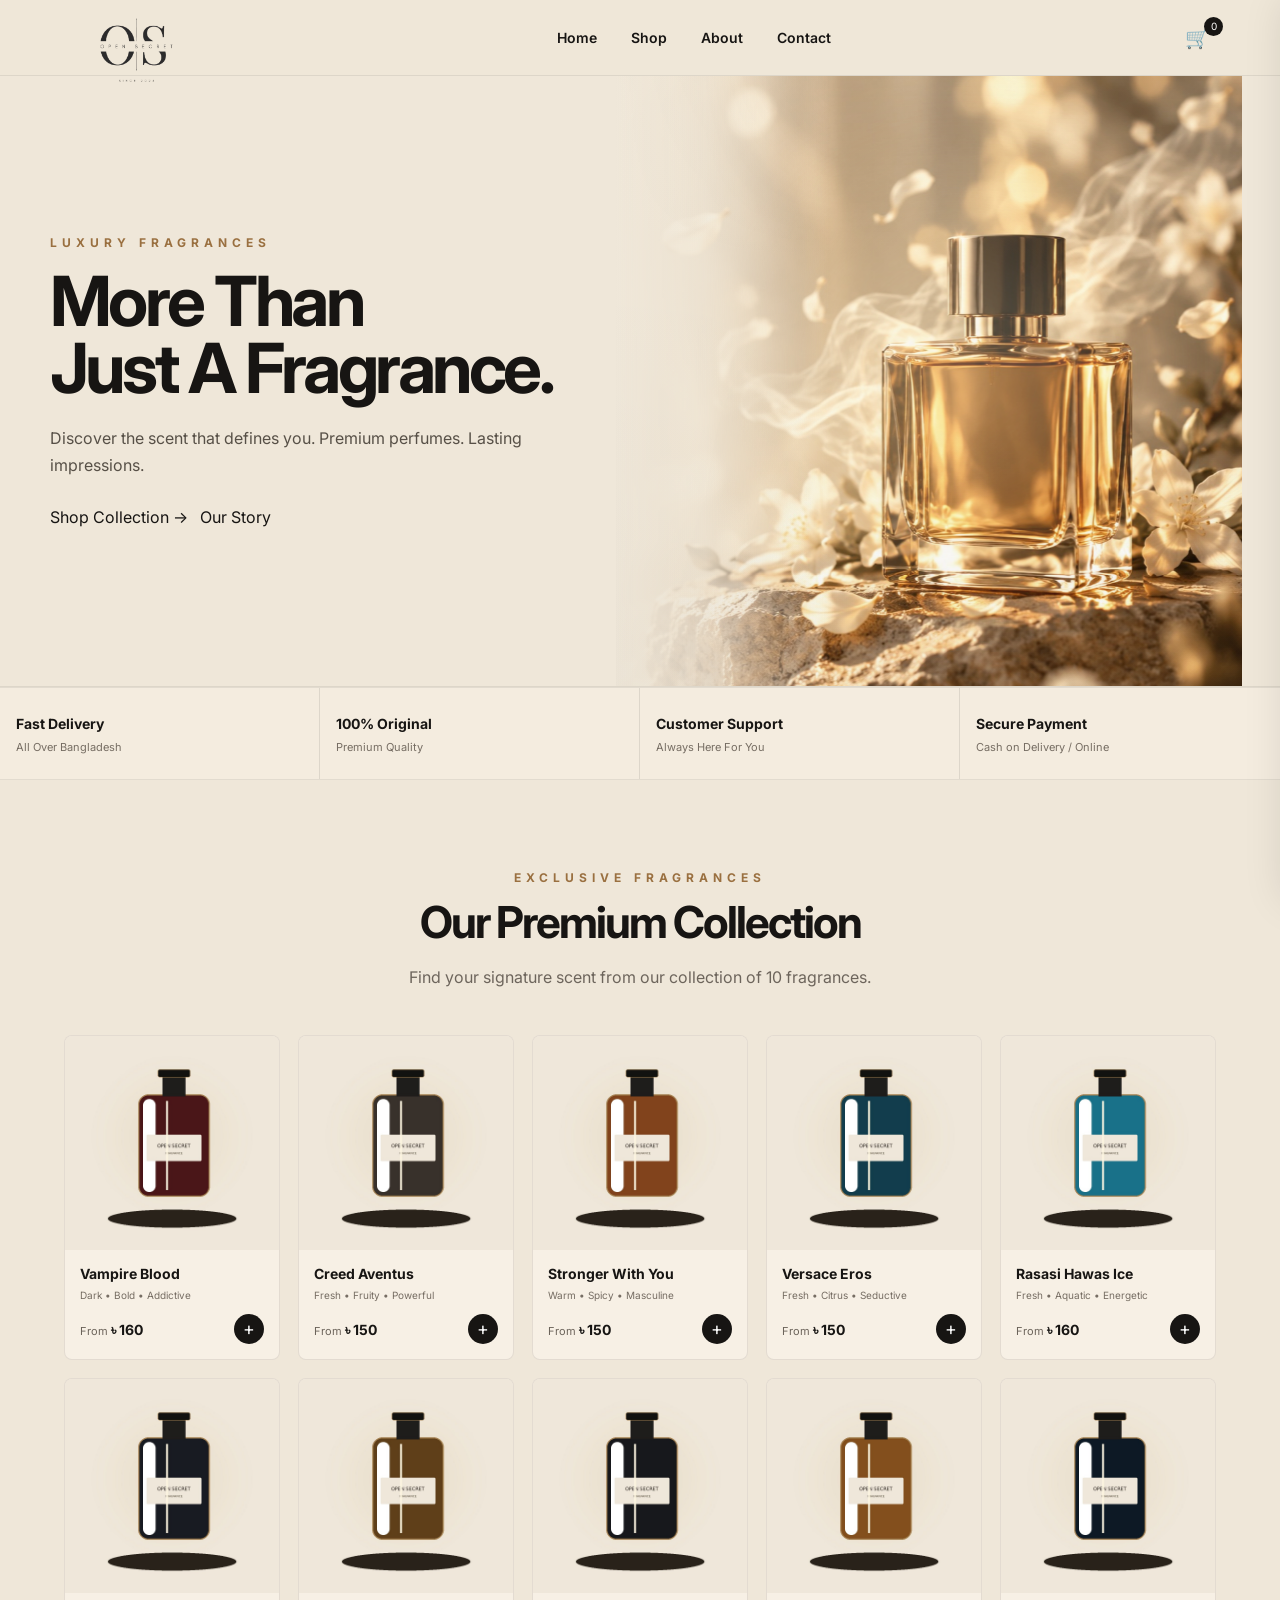
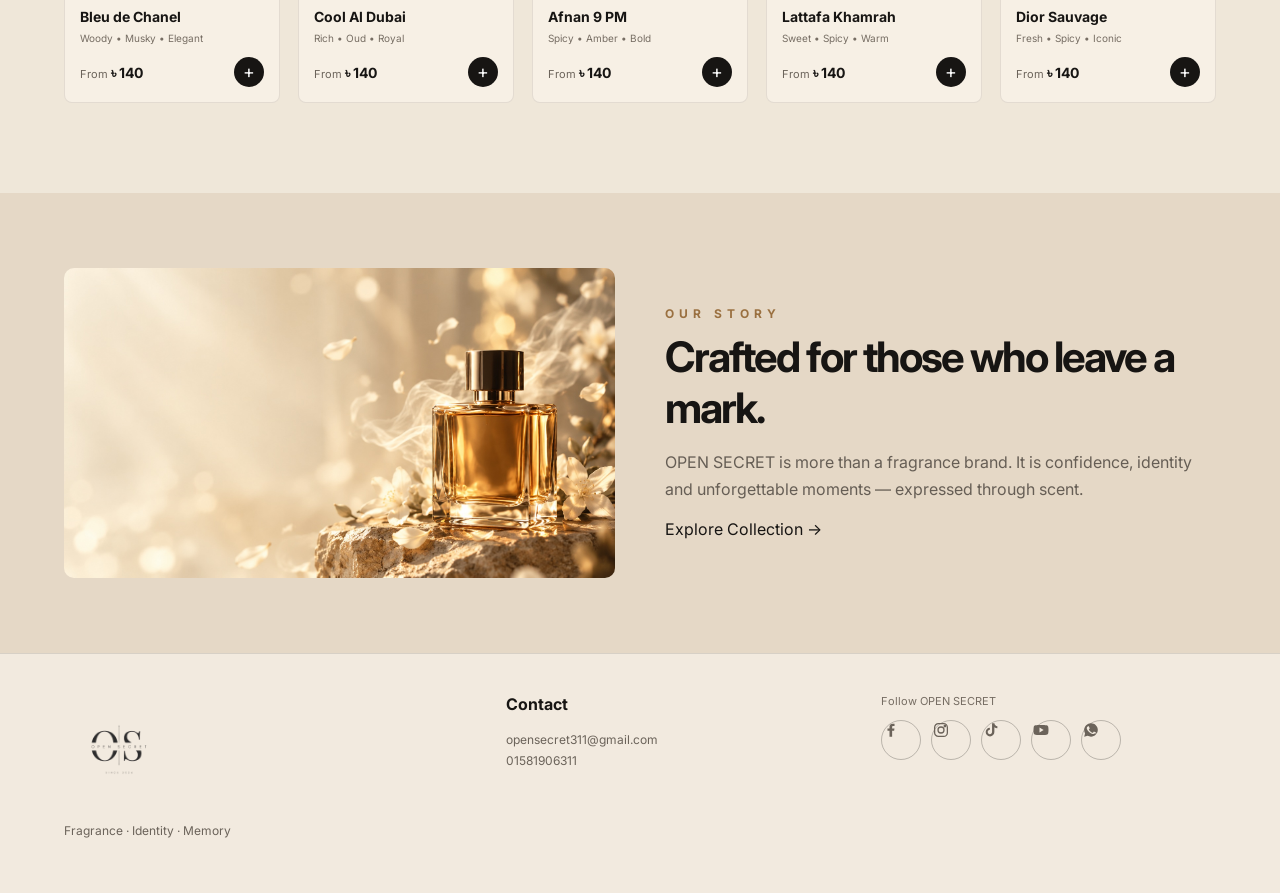
==== index.html @ 3b68e223 "Add files via upload" ====
<!doctype html><html lang="en"><head><meta charset="utf-8"><meta name="viewport" content="width=device-width,initial-scale=1"><title>OPEN SECRET — Luxury Fragrances</title><link rel="stylesheet" href="style.css"></head><body>
<header class="header"><a class="logo" href="index.html"><img src="assets/logo.png" alt="OPEN SECRET"></a><nav class="nav"><a href="#home">Home</a><a href="#shop">Shop</a><a href="#about">About</a><a href="#contact">Contact</a></nav><div class="header-actions"><button class="icon-btn" aria-label="Cart" onclick="openCart()">🛒<span class="cart-count" id="cartCount">0</span></button></div></header>
<section class="hero" id="home"><div class="hero-shell"><div class="hero-content"><div class="eyebrow">Luxury Fragrances</div><h1>More Than<br>Just A Fragrance.</h1><p>Discover the scent that defines you. Premium perfumes. Lasting impressions.</p><div class="hero-buttons"><a class="btn" href="#shop">Shop Collection →</a><a class="btn light" href="#about">Our Story</a></div></div><div class="hero-visual" aria-hidden="true"><div class="hero-glow"></div><img class="hero-bg" src="assets/hero.jpg" alt=""></div></div></section>
<section class="benefits"><div class="benefit"><strong>Fast Delivery</strong><p>All Over Bangladesh</p></div><div class="benefit"><strong>100% Original</strong><p>Premium Quality</p></div><div class="benefit"><strong>Customer Support</strong><p>Always Here For You</p></div><div class="benefit"><strong>Secure Payment</strong><p>Cash on Delivery / Online</p></div></section>
<section class="section" id="shop"><div class="section-head"><div class="eyebrow">Exclusive Fragrances</div><h2>Our Premium Collection</h2><p>Find your signature scent from our collection of 10 fragrances.</p></div><div class="products" id="products"></div></section>
<section class="about" id="about"><div><img class="about-img" src="assets/hero.jpg" alt="OPEN SECRET fragrance"></div><div><div class="eyebrow">Our Story</div><h2>Crafted for those who leave a mark.</h2><p>OPEN SECRET is more than a fragrance brand. It is confidence, identity and unforgettable moments — expressed through scent.</p><a class="btn" href="#shop">Explore Collection →</a></div></section>
<footer class="footer" id="contact"><div><img class="footer-logo" src="assets/logo.png" alt="OPEN SECRET"><p>Fragrance · Identity · Memory</p></div><div><h4>Contact</h4><a href="mailto:opensecret311@gmail.com">opensecret311@gmail.com</a><a href="tel:+8801581906311">01581906311</a></div><div><div class="social-label">Follow OPEN SECRET</div><div class="socials"><a class="social" href="https://www.facebook.com/opensecret311" target="_blank" rel="noopener" aria-label="Facebook"><svg viewBox="0 0 24 24" fill="currentColor"><path d="M13.5 21v-8h2.7l.4-3.1h-3.1V8c0-.9.25-1.5 1.55-1.5H16.7V3.7C16.4 3.66 15.4 3.58 14.2 3.58c-2.5 0-4.2 1.5-4.2 4.3v2.02H7.3V13h2.7v8h3.5z"/></svg></a><a class="social" href="#" data-social="instagram" target="_blank" rel="noopener" aria-label="Instagram"><svg viewBox="0 0 24 24" fill="none" stroke="currentColor" stroke-width="1.7"><rect x="3.5" y="3.5" width="17" height="17" rx="5"/><circle cx="12" cy="12" r="4"/><circle cx="17.2" cy="6.8" r="1"/></svg></a><a class="social" href="https://www.tiktok.com/@opensecret311" target="_blank" rel="noopener" aria-label="TikTok"><svg viewBox="0 0 24 24" fill="currentColor"><path d="M16.5 3c.4 2.2 1.9 3.7 4 3.9v2.7c-1.5 0-2.9-.5-4-1.4v6.6c0 3.2-2.6 5.7-5.8 5.7S4.9 17.9 4.9 14.7c0-3.1 2.5-5.6 5.6-5.7v2.8c-1.6.1-2.9 1.4-2.9 2.9 0 1.6 1.3 2.9 2.9 2.9 1.6 0 2.9-1.3 2.9-2.9V3h3.1z"/></svg></a><a class="social" href="https://www.youtube.com/@OpenSecret311" target="_blank" rel="noopener" aria-label="YouTube"><svg viewBox="0 0 24 24" fill="currentColor"><path d="M21.6 7.6c-.2-1-1-1.8-2-2C17.9 5.2 12 5.2 12 5.2s-5.9 0-7.6.4c-1 .2-1.8 1-2 2C2 9.3 2 12 2 12s0 2.7.4 4.4c.2 1 1 1.8 2 2 1.7.4 7.6.4 7.6.4s5.9 0 7.6-.4c1-.2 1.8-1 2-2 .4-1.7.4-4.4.4-4.4s0-2.7-.4-4.4zM10 15.2V8.8L15.5 12 10 15.2z"/></svg></a><a class="social" href="https://api.whatsapp.com/send?phone=8801581906311" target="_blank" rel="noopener" aria-label="WhatsApp"><svg viewBox="0 0 24 24" fill="currentColor"><path d="M12 2.9c-5 0-9.1 4.1-9.1 9.1 0 1.6.4 3.1 1.2 4.5L2.9 21l4.6-1.2c1.3.7 2.8 1.1 4.5 1.1 5 0 9.1-4.1 9.1-9.1S17 2.9 12 2.9zm5.3 13c-.2.6-1.3 1.2-1.8 1.3-.5.1-1 .1-3.3-.7-2.8-1.1-4.6-4-4.7-4.2-.1-.2-1.1-1.5-1.1-2.8 0-1.3.7-2 1-2.2.3-.3.6-.3.8-.3h.6c.2 0 .4 0 .6.5.2.5.7 1.8.8 1.9.1.2.1.3 0 .5-.1.2-.2.3-.3.5-.2.2-.3.3-.5.5-.2.2-.3.4-.1.7.2.3.9 1.4 1.9 2.3 1.3 1.2 2.4 1.5 2.7 1.7.3.2.5.1.7-.1.2-.2.8-.9 1-1.2.2-.3.4-.2.7-.1.3.1 1.7.8 2 1 .3.1.5.2.6.3.1.2.1.9-.1 1.5z"/></svg></a></div></div></footer>
<div class="cart-overlay" id="overlay" onclick="closeCart()"></div><aside class="cart" id="cart"><div class="cart-head"><h3>Your Cart (<span id="cartTitle">0</span>)</h3><button class="icon-btn" onclick="closeCart()">×</button></div><div class="cart-items" id="cartItems"></div><div class="cart-foot"><div class="sum"><span>Subtotal</span><strong id="subtotal">৳ 0</strong></div><div class="sum"><span>Delivery</span><strong>৳ 60</strong></div><div class="sum total"><span>Total</span><strong id="total">৳ 60</strong></div><button class="wa" onclick="orderCartWhatsApp()">Order on WhatsApp</button></div></aside>
<script src="script.js"></script></body></html>
---- style.css ----
@import url('https://fonts.googleapis.com/css2?family=Inter:wght@400;500;600;700;800&display=swap');
*{box-sizing:border-box}html{scroll-behavior:smooth}body{margin:0;background:#EFE7D9;color:#171513;font-family:Inter,Arial,sans-serif}a{color:inherit;text-decoration:none}button{font-family:inherit}
.header{height:76px;background:rgba(239,231,217,.95);backdrop-filter:blur(12px);display:flex;align-items:center;justify-content:space-between;padding:0 5%;position:sticky;top:0;z-index:50;border-bottom:1px solid rgba(23,21,19,.08)}
.logo img{width:145px;height:145px;object-fit:contain;margin-top:24px;display:block}.nav{display:flex;gap:34px;font-size:14px;font-weight:600}.nav a:hover{opacity:.6}
.header-actions{display:flex;align-items:center;gap:15px}.icon-btn{border:0;background:none;cursor:pointer;font-size:20px;position:relative}.cart-count{position:absolute;right:-7px;top:-8px;background:#171513;color:#fff;border-radius:50%;min-width:19px;height:19px;font-size:10px;display:grid;place-items:center}
.hero{min-height:610px;position:relative;overflow:hidden;background:#EFE7D9;border-bottom:1px solid rgba(23,21,19,.08)}
.hero-shell{width:min(1320px,94%);min-height:610px;margin:0 auto;display:grid;grid-template-columns:minmax(0,48%) minmax(0,52%);align-items:stretch}
.hero-content{position:relative;z-index:5;display:flex;flex-direction:column;justify-content:center;padding:72px 30px 72px 2%;max-width:650px}
.eyebrow{font-size:12px;letter-spacing:5px;font-weight:700;color:#9a7040;text-transform:uppercase}
.hero h1{font-size:clamp(54px,5.4vw,82px);line-height:.98;margin:18px 0 22px;letter-spacing:-3.5px;max-width:600px}
.hero p{font-size:16px;line-height:1.7;color:#575047;max-width:480px;margin:0}
.hero-buttons{display:flex;gap:12px;margin-top:28px}
.hero-visual{position:relative;min-width:0;min-height:610px;overflow:hidden;display:flex;align-items:stretch;justify-content:flex-end}
.hero-bg{position:absolute;inset:0;width:100%;height:100%;object-fit:cover;object-position:center right;filter:brightness(.99) saturate(.94);transform:scale(1.02);animation:heroFloat 12s ease-in-out infinite alternate;will-change:transform}
.hero-visual:before{content:"";position:absolute;z-index:2;left:0;top:0;width:34%;height:100%;background:linear-gradient(90deg,#EFE7D9 0%,rgba(239,231,217,.82) 42%,rgba(239,231,217,0) 100%);pointer-events:none}
.hero-visual:after{content:"";position:absolute;z-index:3;inset:0;background:linear-gradient(180deg,rgba(239,231,217,.08),rgba(239,231,217,0) 30%,rgba(23,21,19,.02) 100%);pointer-events:none}
.hero-glow{position:absolute;z-index:1;width:360px;height:360px;right:16%;top:18%;border-radius:50%;background:rgba(255,242,210,.28);filter:blur(70px);animation:glowPulse 7s ease-in-out infinite alternate;pointer-events:none}
@keyframes heroFloat{from{transform:scale(1.02) translate3d(0,0,0)}to{transform:scale(1.045) translate3d(-8px,-5px,0)}}
@keyframes glowPulse{from{opacity:.45;transform:scale(.92)}to{opacity:.78;transform:scale(1.08)}}
.benefits{display:grid;grid-template-columns:repeat(4,1fr);background:#f4ecdf;border-top:1px solid rgba(23,21,19,.08);border-bottom:1px solid rgba(23,21,19,.08)}.benefit{padding:25px 5%;border-right:1px solid rgba(23,21,19,.1)}.benefit:last-child{border-right:0}.benefit strong{font-size:14px}.benefit p{font-size:11px;color:#766d63;margin:7px 0 0}
.section{padding:90px 5%}.section-head{text-align:center;max-width:680px;margin:0 auto 44px}.section h2{font-size:44px;letter-spacing:-2px;margin:10px 0}.section-head p{color:#6d655c;line-height:1.6}.products{display:grid;grid-template-columns:repeat(5,1fr);gap:18px}.card{background:#f7f0e5;border:1px solid rgba(23,21,19,.09);border-radius:8px;overflow:hidden;transition:.25s}.card:hover{transform:translateY(-5px);box-shadow:0 18px 35px rgba(55,43,30,.10)}.card-img{aspect-ratio:1/1;background:#e9dfd0;overflow:hidden}.card-img img{width:100%;height:100%;object-fit:cover;transition:.35s}.card:hover .card-img img{transform:scale(1.03)}.card-body{padding:15px}.card h3{font-size:14px;margin:0 0 7px}.tags{font-size:10px;color:#766d63;margin-bottom:13px}.from{font-size:11px;color:#6b635a}.price{font-size:14px;font-weight:700}.card-row{display:flex;justify-content:space-between;align-items:center;margin-top:13px}.add{width:30px;height:30px;border-radius:50%;border:0;background:#171513;color:#fff;cursor:pointer;font-size:18px}
.about{padding:75px 5%;display:grid;grid-template-columns:1fr 1fr;gap:50px;align-items:center;background:#e5d8c6}.about-img{width:100%;border-radius:10px;display:block}.about h2{font-size:42px;letter-spacing:-2px;margin:10px 0 16px}.about p{color:#665e55;line-height:1.7}
.socials{display:flex;gap:10px;flex-wrap:wrap}.social{width:40px;height:40px;border:1px solid rgba(23,21,19,.25);border-radius:50%;display:grid;place-items:center;transition:.2s;color:#171513}.social svg{width:18px;height:18px}.social:hover{background:#171513;color:#fff;border-color:#171513}
.footer{padding:40px 5%;display:grid;grid-template-columns:1.2fr 1fr 1fr;gap:40px;border-top:1px solid rgba(23,21,19,.12);background:#f2eadf}.footer h4{margin:0 0 15px}.footer p,.footer a{font-size:12px;color:#6b635a;line-height:1.8;display:block}.footer-logo{width:110px}.social-label{font-size:11px;color:#766d63;margin-bottom:12px}
.cart-overlay{position:fixed;inset:0;background:rgba(20,17,14,.28);opacity:0;pointer-events:none;transition:.25s;z-index:70}.cart-overlay.open{opacity:1;pointer-events:auto}.cart{position:fixed;right:-440px;top:0;height:100vh;width:min(420px,100vw);background:#f7f0e5;z-index:80;transition:.3s;display:flex;flex-direction:column;box-shadow:-15px 0 40px rgba(0,0,0,.12)}.cart.open{right:0}.cart-head{padding:25px;border-bottom:1px solid rgba(23,21,19,.1);display:flex;justify-content:space-between;align-items:center}.cart-head h3{margin:0}.cart-items{flex:1;overflow:auto;padding:15px 20px}.cart-item{display:grid;grid-template-columns:70px 1fr auto;gap:12px;padding:14px 0;border-bottom:1px solid rgba(23,21,19,.1)}.cart-item img{width:70px;height:70px;object-fit:cover;border-radius:5px}.cart-item h4{margin:0 0 5px;font-size:12px}.cart-item small{color:#756d64}.qty{display:flex;gap:6px;align-items:center;margin-top:8px}.qty button{width:24px;height:24px;border:1px solid #bdb1a1;background:transparent;cursor:pointer;border-radius:3px}.remove{border:0;background:none;cursor:pointer;color:#786e64}.cart-foot{padding:20px;border-top:1px solid rgba(23,21,19,.12)}.sum{display:flex;justify-content:space-between;margin:7px 0;font-size:13px}.total{font-size:18px;font-weight:800;margin-top:12px}.wa{width:100%;margin-top:16px;background:#1b1b1a;color:#fff;border:0;padding:15px;border-radius:6px;font-weight:800;cursor:pointer}.empty{text-align:center;color:#756d64;padding:60px 20px}
.detail{padding:55px 5%}.detail-grid{display:grid;grid-template-columns:1fr 1fr;gap:55px;max-width:1200px;margin:auto}.gallery-main{aspect-ratio:1/1;background:#e9dfd0;border-radius:10px;overflow:hidden}.gallery-main img{width:100%;height:100%;object-fit:cover}.thumbs{display:flex;gap:10px;margin-top:10px}.thumb{width:75px;height:75px;border:1px solid #c7b9a8;border-radius:5px;overflow:hidden;cursor:pointer}.thumb img{width:100%;height:100%;object-fit:cover}.detail h1{font-size:54px;letter-spacing:-2px;margin:10px 0}.desc{color:#6d655c;line-height:1.7}.sizes{display:grid;grid-template-columns:repeat(5,1fr);gap:8px;margin:15px 0 25px}.size{padding:13px 6px;border:1px solid #bcae9c;background:transparent;border-radius:4px;cursor:pointer;font-size:12px}.size.active{background:#171513;color:#fff;border-color:#171513}.orderbox{background:#f7f0e5;border:1px solid rgba(23,21,19,.1);padding:22px;border-radius:8px}.selected{font-size:12px;color:#756d64}.selected strong{display:block;color:#171513;font-size:16px;margin-top:4px}.detail-price{font-size:27px;font-weight:800;margin:15px 0}
@media(max-width:1050px){.products{grid-template-columns:repeat(3,1fr)}.hero h1{font-size:54px}.nav{gap:18px}.logo img{width:125px;height:125px}.detail-grid{gap:30px}}
@media(max-width:700px){.header{height:68px;padding:0 4%}.logo img{width:105px;height:105px;margin-top:18px}.nav{display:none}.hero{min-height:760px}.hero-shell{width:100%;min-height:760px;display:flex;flex-direction:column}.hero-content{order:1;width:100%;max-width:none;padding:78px 7% 34px;justify-content:flex-start}.hero h1{font-size:46px;letter-spacing:-2px}.hero-visual{order:2;width:100%;min-height:390px;height:390px}.hero-visual:before{left:0;top:0;width:100%;height:28%;background:linear-gradient(180deg,#EFE7D9 0%,rgba(239,231,217,0) 100%)}.hero-glow{right:22%;top:18%;width:260px;height:260px}.benefits{grid-template-columns:repeat(2,1fr)}.benefit{padding:18px 5%;border-bottom:1px solid rgba(23,21,19,.1)}.section{padding:65px 5%}.section h2{font-size:35px}.products{grid-template-columns:repeat(2,1fr);gap:12px}.card-body{padding:12px}.about{grid-template-columns:1fr;padding:55px 5%}.about h2{font-size:35px}.footer{grid-template-columns:1fr;gap:25px}.detail{padding:35px 5%}.detail-grid{grid-template-columns:1fr}.detail h1{font-size:42px}.sizes{grid-template-columns:repeat(3,1fr)}}
@media(max-width:390px){.products{grid-template-columns:1fr}.hero h1{font-size:41px}.sizes{grid-template-columns:repeat(2,1fr)}}
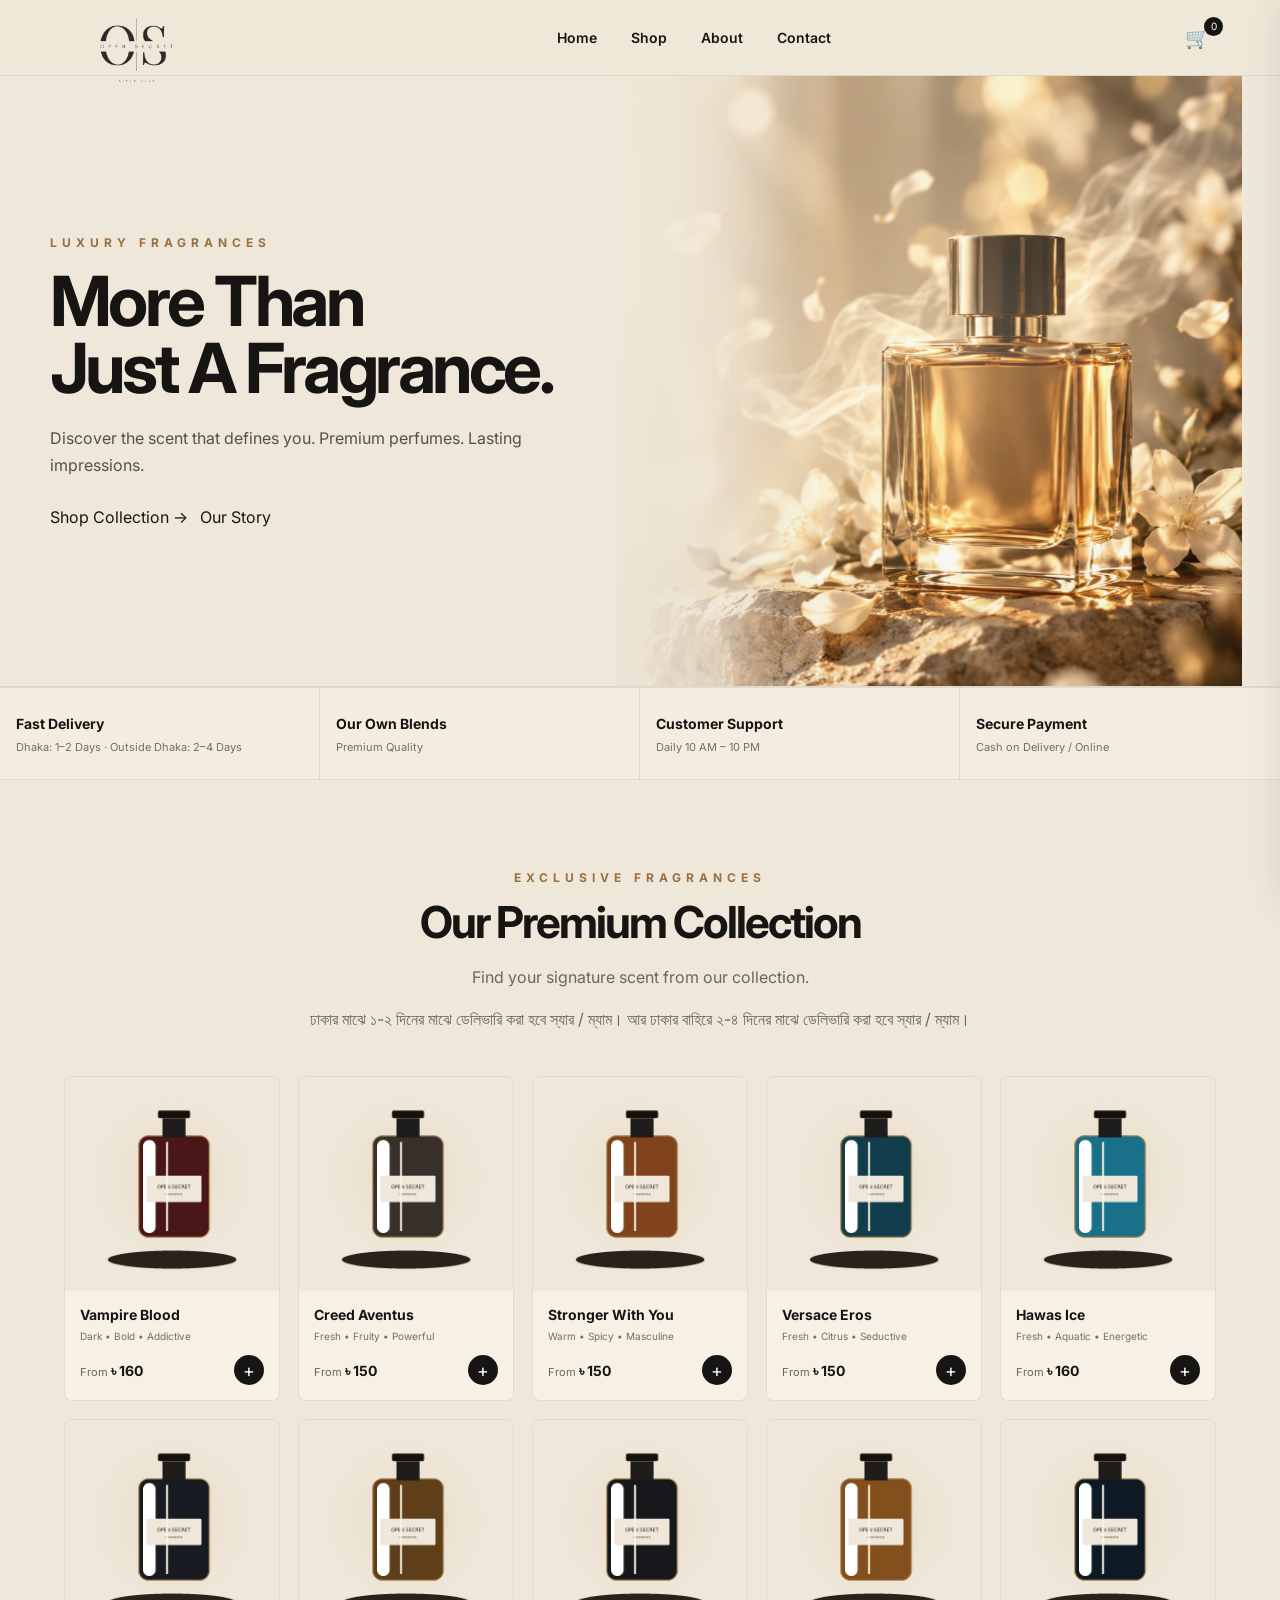
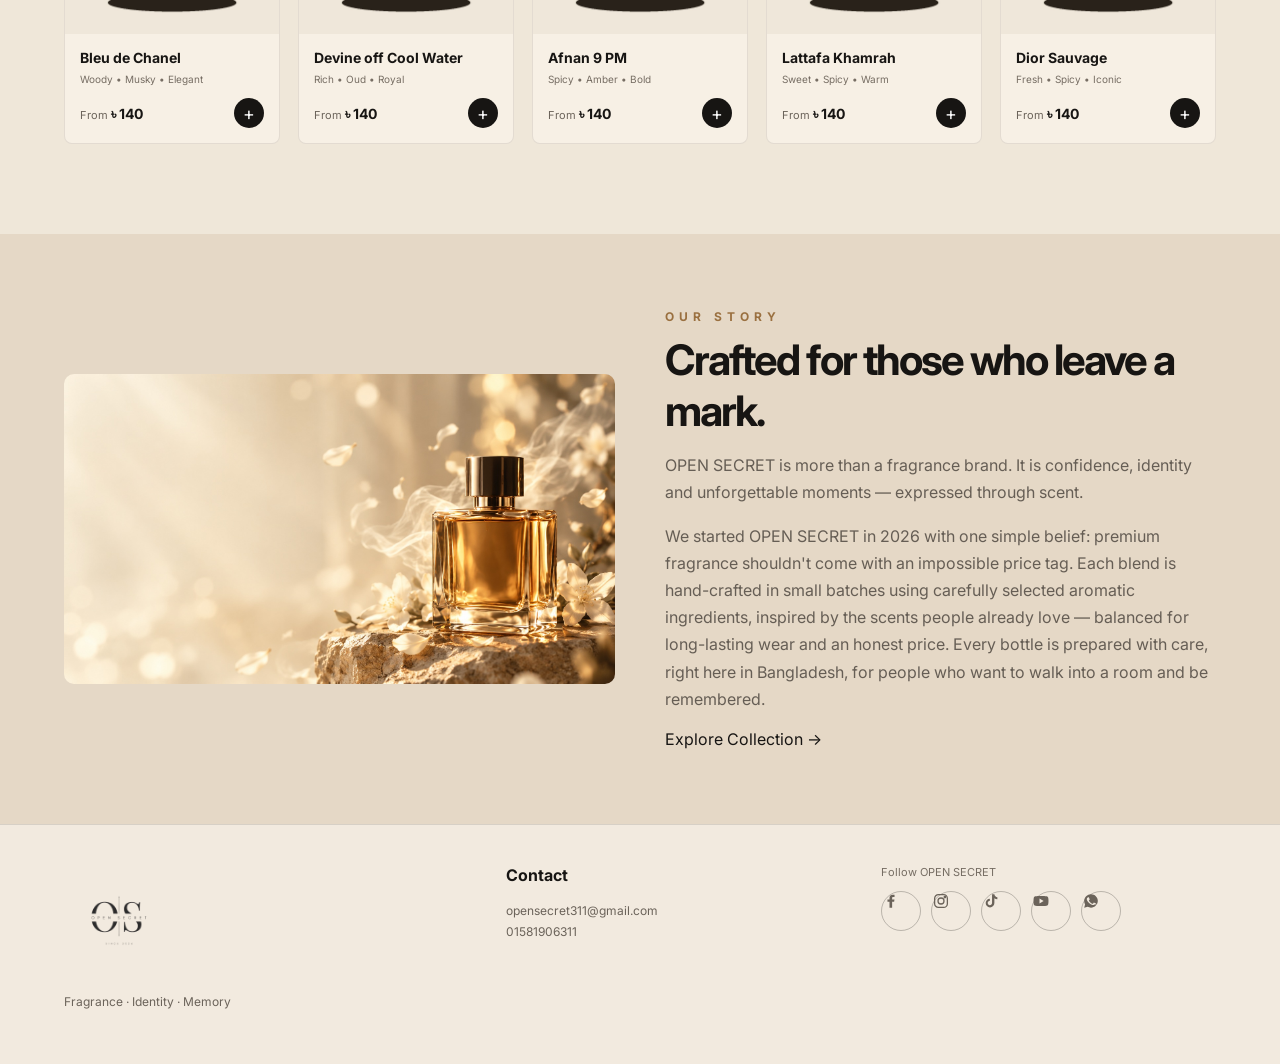
==== commit 402adb2d: "Add files via upload" ====
--- a/index.html
+++ b/index.html
@@ -1,9 +1,9 @@
 <!doctype html><html lang="en"><head><meta charset="utf-8"><meta name="viewport" content="width=device-width,initial-scale=1"><title>OPEN SECRET — Luxury Fragrances</title><link rel="stylesheet" href="style.css"></head><body>
 <header class="header"><a class="logo" href="index.html"><img src="assets/logo.png" alt="OPEN SECRET"></a><nav class="nav"><a href="#home">Home</a><a href="#shop">Shop</a><a href="#about">About</a><a href="#contact">Contact</a></nav><div class="header-actions"><button class="icon-btn" aria-label="Cart" onclick="openCart()">🛒<span class="cart-count" id="cartCount">0</span></button></div></header>
 <section class="hero" id="home"><div class="hero-shell"><div class="hero-content"><div class="eyebrow">Luxury Fragrances</div><h1>More Than<br>Just A Fragrance.</h1><p>Discover the scent that defines you. Premium perfumes. Lasting impressions.</p><div class="hero-buttons"><a class="btn" href="#shop">Shop Collection →</a><a class="btn light" href="#about">Our Story</a></div></div><div class="hero-visual" aria-hidden="true"><div class="hero-glow"></div><img class="hero-bg" src="assets/hero.jpg" alt=""></div></div></section>
-<section class="benefits"><div class="benefit"><strong>Fast Delivery</strong><p>All Over Bangladesh</p></div><div class="benefit"><strong>100% Original</strong><p>Premium Quality</p></div><div class="benefit"><strong>Customer Support</strong><p>Always Here For You</p></div><div class="benefit"><strong>Secure Payment</strong><p>Cash on Delivery / Online</p></div></section>
-<section class="section" id="shop"><div class="section-head"><div class="eyebrow">Exclusive Fragrances</div><h2>Our Premium Collection</h2><p>Find your signature scent from our collection of 10 fragrances.</p></div><div class="products" id="products"></div></section>
-<section class="about" id="about"><div><img class="about-img" src="assets/hero.jpg" alt="OPEN SECRET fragrance"></div><div><div class="eyebrow">Our Story</div><h2>Crafted for those who leave a mark.</h2><p>OPEN SECRET is more than a fragrance brand. It is confidence, identity and unforgettable moments — expressed through scent.</p><a class="btn" href="#shop">Explore Collection →</a></div></section>
+<section class="benefits"><div class="benefit"><strong>Fast Delivery</strong><p>Dhaka: 1–2 Days · Outside Dhaka: 2–4 Days</p></div><div class="benefit"><strong>Our Own Blends</strong><p>Premium Quality</p></div><div class="benefit"><strong>Customer Support</strong><p>Daily 10 AM – 10 PM</p></div><div class="benefit"><strong>Secure Payment</strong><p>Cash on Delivery / Online</p></div></section>
+<section class="section" id="shop"><div class="section-head"><div class="eyebrow">Exclusive Fragrances</div><h2>Our Premium Collection</h2><p>Find your signature scent from our collection.</p><p class="delivery-note">ঢাকার মাঝে ১-২ দিনের মাঝে ডেলিভারি করা হবে স্যার / ম্যাম। আর ঢাকার বাহিরে ২-৪ দিনের মাঝে ডেলিভারি করা হবে স্যার / ম্যাম।</p></div><div class="products" id="products"></div></section>
+<section class="about" id="about"><div><img class="about-img" src="assets/hero.jpg" alt="OPEN SECRET fragrance"></div><div><div class="eyebrow">Our Story</div><h2>Crafted for those who leave a mark.</h2><p>OPEN SECRET is more than a fragrance brand. It is confidence, identity and unforgettable moments — expressed through scent.</p><p>We started OPEN SECRET in 2026 with one simple belief: premium fragrance shouldn't come with an impossible price tag. Each blend is hand-crafted in small batches using carefully selected aromatic ingredients, inspired by the scents people already love — balanced for long-lasting wear and an honest price. Every bottle is prepared with care, right here in Bangladesh, for people who want to walk into a room and be remembered.</p><a class="btn" href="#shop">Explore Collection →</a></div></section>
 <footer class="footer" id="contact"><div><img class="footer-logo" src="assets/logo.png" alt="OPEN SECRET"><p>Fragrance · Identity · Memory</p></div><div><h4>Contact</h4><a href="mailto:opensecret311@gmail.com">opensecret311@gmail.com</a><a href="tel:+8801581906311">01581906311</a></div><div><div class="social-label">Follow OPEN SECRET</div><div class="socials"><a class="social" href="https://www.facebook.com/opensecret311" target="_blank" rel="noopener" aria-label="Facebook"><svg viewBox="0 0 24 24" fill="currentColor"><path d="M13.5 21v-8h2.7l.4-3.1h-3.1V8c0-.9.25-1.5 1.55-1.5H16.7V3.7C16.4 3.66 15.4 3.58 14.2 3.58c-2.5 0-4.2 1.5-4.2 4.3v2.02H7.3V13h2.7v8h3.5z"/></svg></a><a class="social" href="#" data-social="instagram" target="_blank" rel="noopener" aria-label="Instagram"><svg viewBox="0 0 24 24" fill="none" stroke="currentColor" stroke-width="1.7"><rect x="3.5" y="3.5" width="17" height="17" rx="5"/><circle cx="12" cy="12" r="4"/><circle cx="17.2" cy="6.8" r="1"/></svg></a><a class="social" href="https://www.tiktok.com/@opensecret311" target="_blank" rel="noopener" aria-label="TikTok"><svg viewBox="0 0 24 24" fill="currentColor"><path d="M16.5 3c.4 2.2 1.9 3.7 4 3.9v2.7c-1.5 0-2.9-.5-4-1.4v6.6c0 3.2-2.6 5.7-5.8 5.7S4.9 17.9 4.9 14.7c0-3.1 2.5-5.6 5.6-5.7v2.8c-1.6.1-2.9 1.4-2.9 2.9 0 1.6 1.3 2.9 2.9 2.9 1.6 0 2.9-1.3 2.9-2.9V3h3.1z"/></svg></a><a class="social" href="https://www.youtube.com/@OpenSecret311" target="_blank" rel="noopener" aria-label="YouTube"><svg viewBox="0 0 24 24" fill="currentColor"><path d="M21.6 7.6c-.2-1-1-1.8-2-2C17.9 5.2 12 5.2 12 5.2s-5.9 0-7.6.4c-1 .2-1.8 1-2 2C2 9.3 2 12 2 12s0 2.7.4 4.4c.2 1 1 1.8 2 2 1.7.4 7.6.4 7.6.4s5.9 0 7.6-.4c1-.2 1.8-1 2-2 .4-1.7.4-4.4.4-4.4s0-2.7-.4-4.4zM10 15.2V8.8L15.5 12 10 15.2z"/></svg></a><a class="social" href="https://api.whatsapp.com/send?phone=8801581906311" target="_blank" rel="noopener" aria-label="WhatsApp"><svg viewBox="0 0 24 24" fill="currentColor"><path d="M12 2.9c-5 0-9.1 4.1-9.1 9.1 0 1.6.4 3.1 1.2 4.5L2.9 21l4.6-1.2c1.3.7 2.8 1.1 4.5 1.1 5 0 9.1-4.1 9.1-9.1S17 2.9 12 2.9zm5.3 13c-.2.6-1.3 1.2-1.8 1.3-.5.1-1 .1-3.3-.7-2.8-1.1-4.6-4-4.7-4.2-.1-.2-1.1-1.5-1.1-2.8 0-1.3.7-2 1-2.2.3-.3.6-.3.8-.3h.6c.2 0 .4 0 .6.5.2.5.7 1.8.8 1.9.1.2.1.3 0 .5-.1.2-.2.3-.3.5-.2.2-.3.3-.5.5-.2.2-.3.4-.1.7.2.3.9 1.4 1.9 2.3 1.3 1.2 2.4 1.5 2.7 1.7.3.2.5.1.7-.1.2-.2.8-.9 1-1.2.2-.3.4-.2.7-.1.3.1 1.7.8 2 1 .3.1.5.2.6.3.1.2.1.9-.1 1.5z"/></svg></a></div></div></footer>
-<div class="cart-overlay" id="overlay" onclick="closeCart()"></div><aside class="cart" id="cart"><div class="cart-head"><h3>Your Cart (<span id="cartTitle">0</span>)</h3><button class="icon-btn" onclick="closeCart()">×</button></div><div class="cart-items" id="cartItems"></div><div class="cart-foot"><div class="sum"><span>Subtotal</span><strong id="subtotal">৳ 0</strong></div><div class="sum"><span>Delivery</span><strong>৳ 60</strong></div><div class="sum total"><span>Total</span><strong id="total">৳ 60</strong></div><button class="wa" onclick="orderCartWhatsApp()">Order on WhatsApp</button></div></aside>
+<div class="cart-overlay" id="overlay" onclick="closeCart()"></div><aside class="cart" id="cart"><div class="cart-head"><h3>Your Cart (<span id="cartTitle">0</span>)</h3><button class="icon-btn" onclick="closeCart()">×</button></div><div class="cart-items" id="cartItems"></div><div class="cart-foot"><div class="location-pick"><div class="location-label">Delivery Location</div><div class="location-options"><button type="button" class="loc-btn" id="locInside" onclick="setLocation('inside')">Inside Dhaka — ৳ 70</button><button type="button" class="loc-btn" id="locOutside" onclick="setLocation('outside')">Outside Dhaka — ৳ 120</button></div></div><div class="sum"><span>Subtotal</span><strong id="subtotal">৳ 0</strong></div><div class="sum"><span>Delivery</span><strong id="deliveryFee">Select location</strong></div><div class="sum total"><span>Total</span><strong id="total">৳ 0</strong></div><button class="wa" id="orderBtn" onclick="orderCartWhatsApp()" disabled>Select delivery location first</button></div></aside>
 <script src="script.js"></script></body></html>
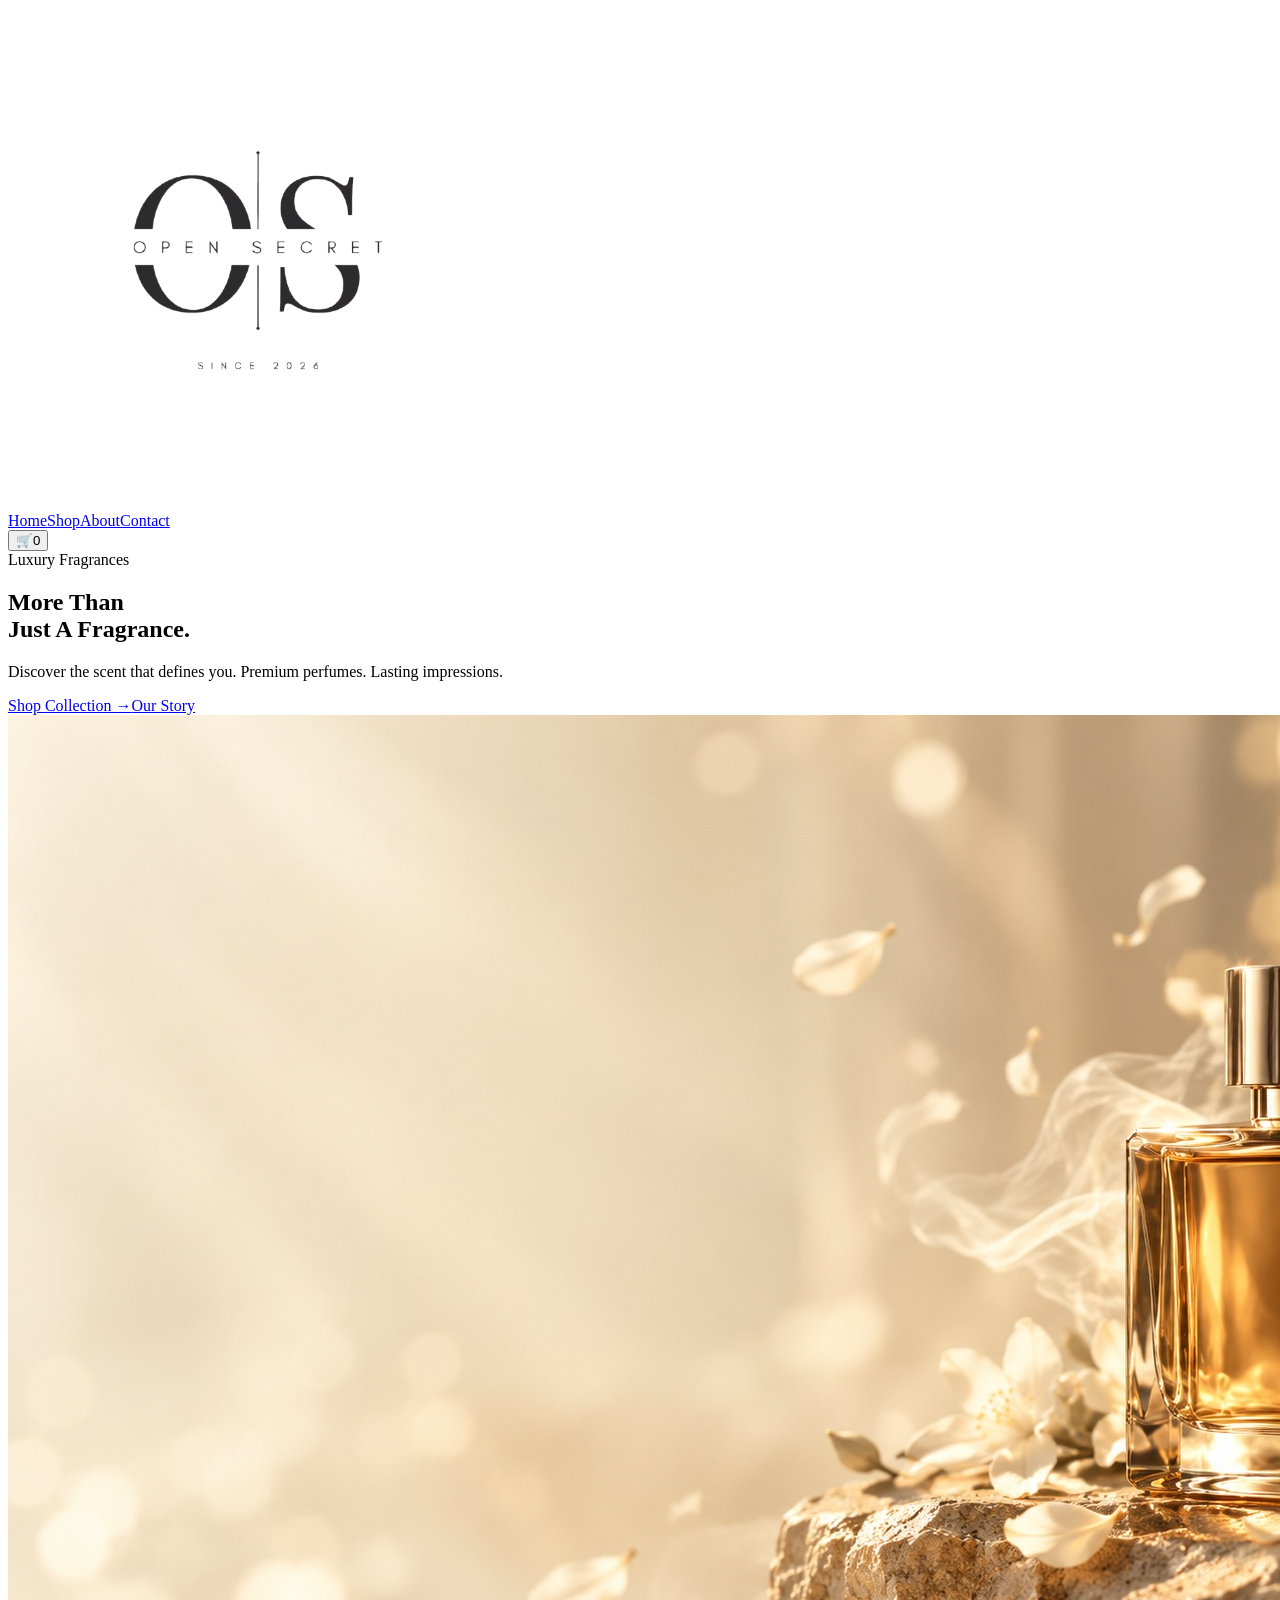
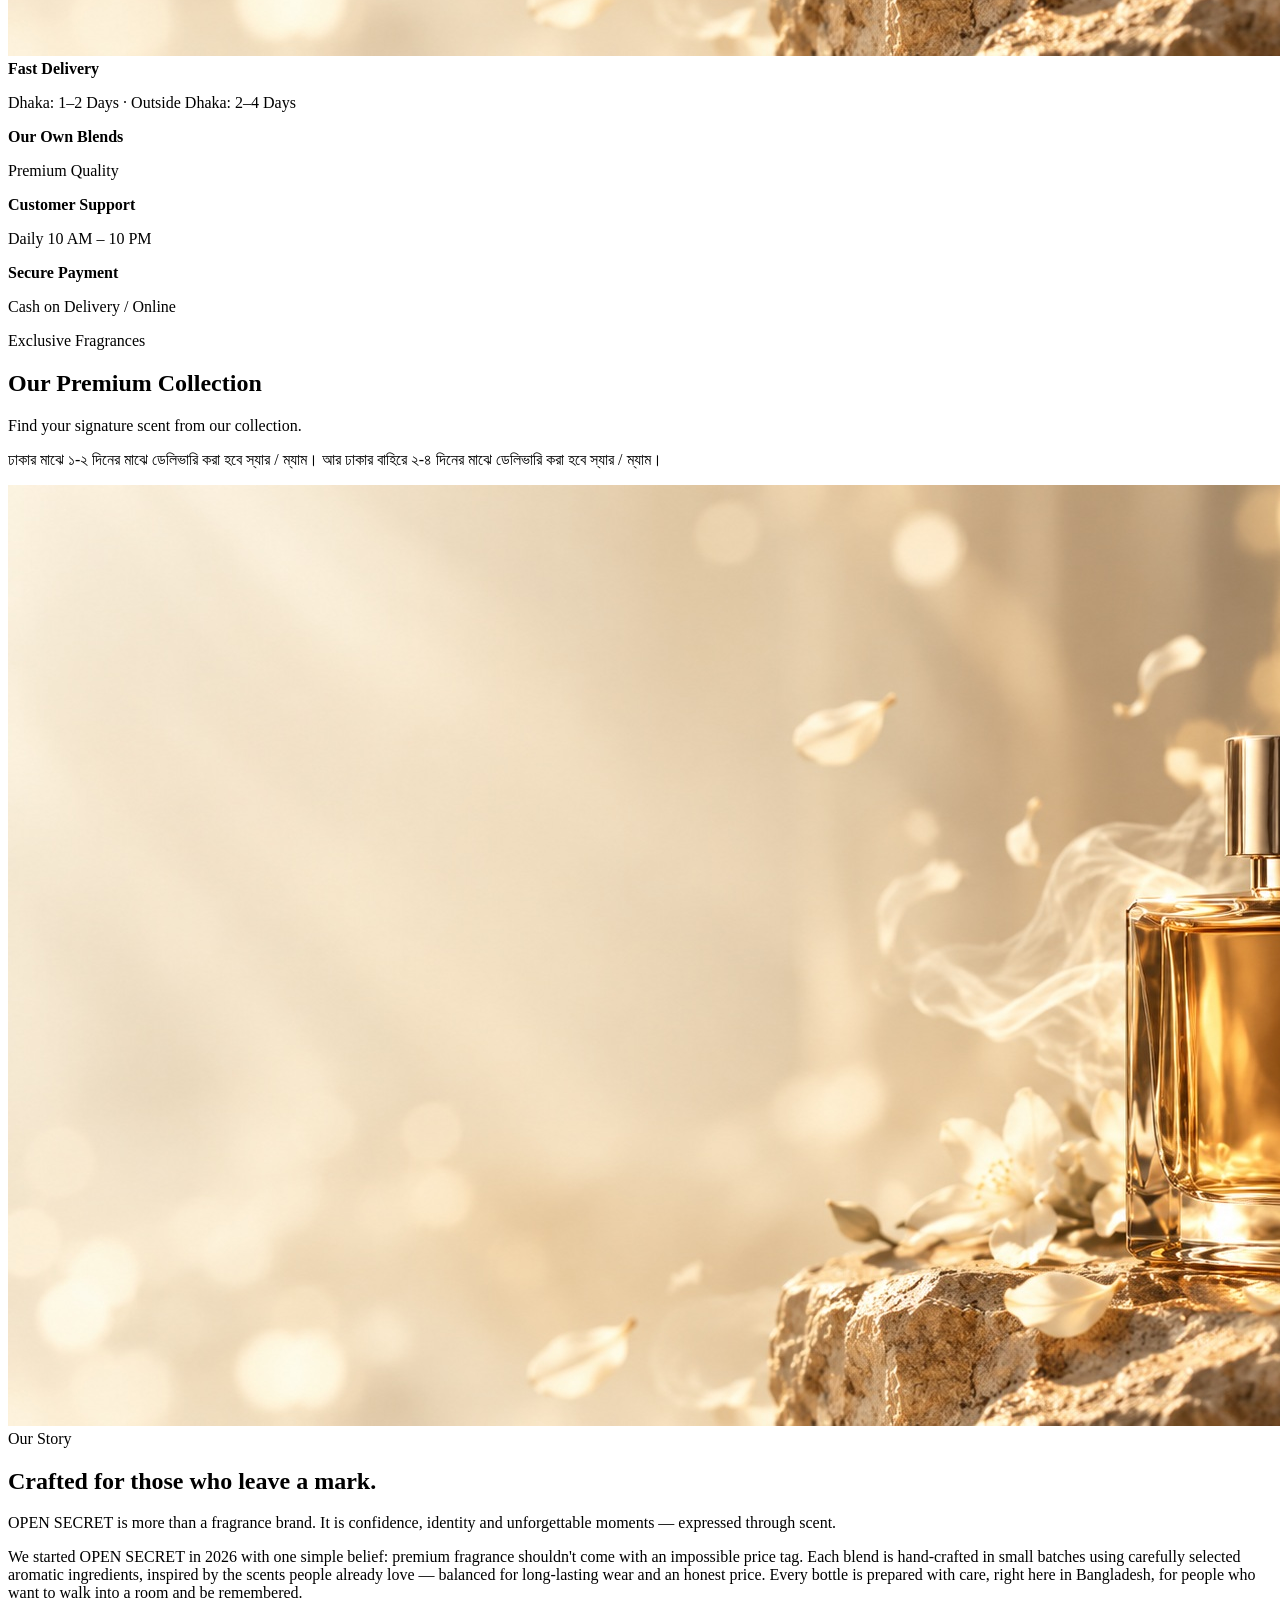
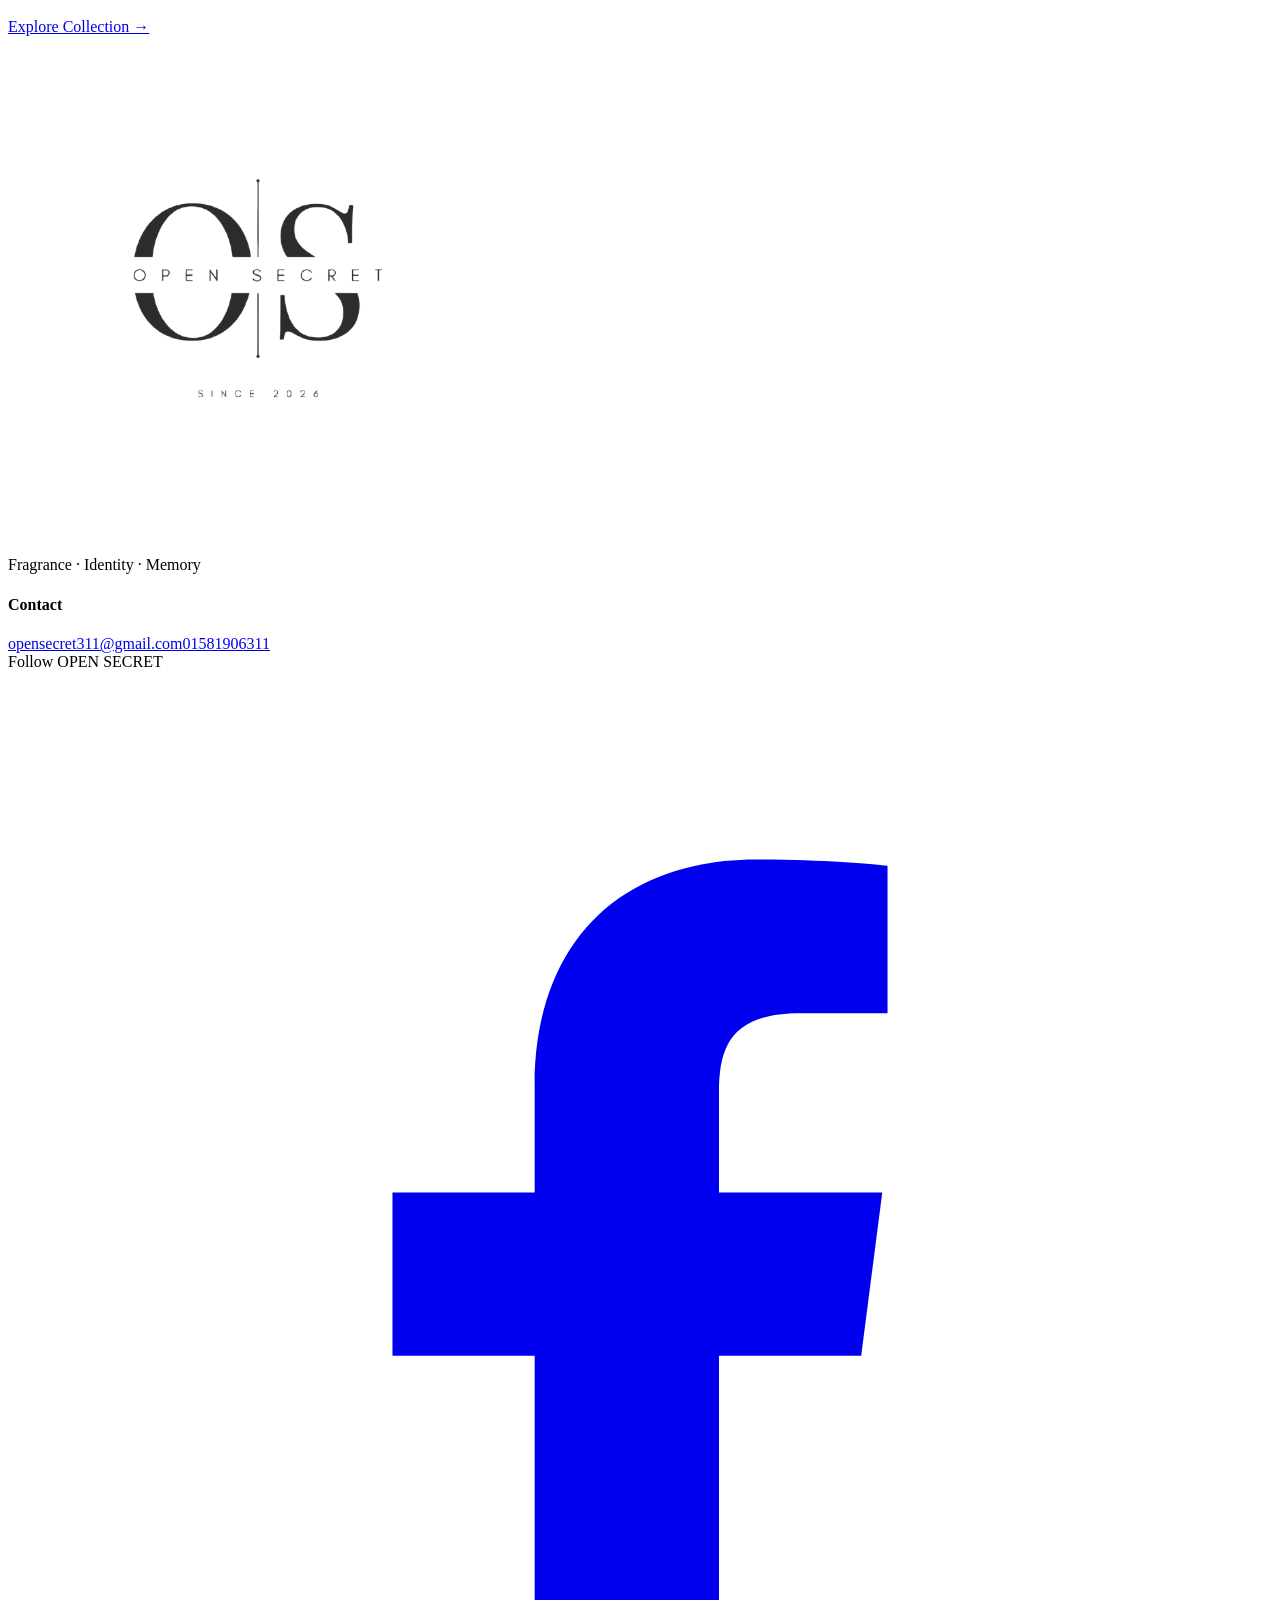
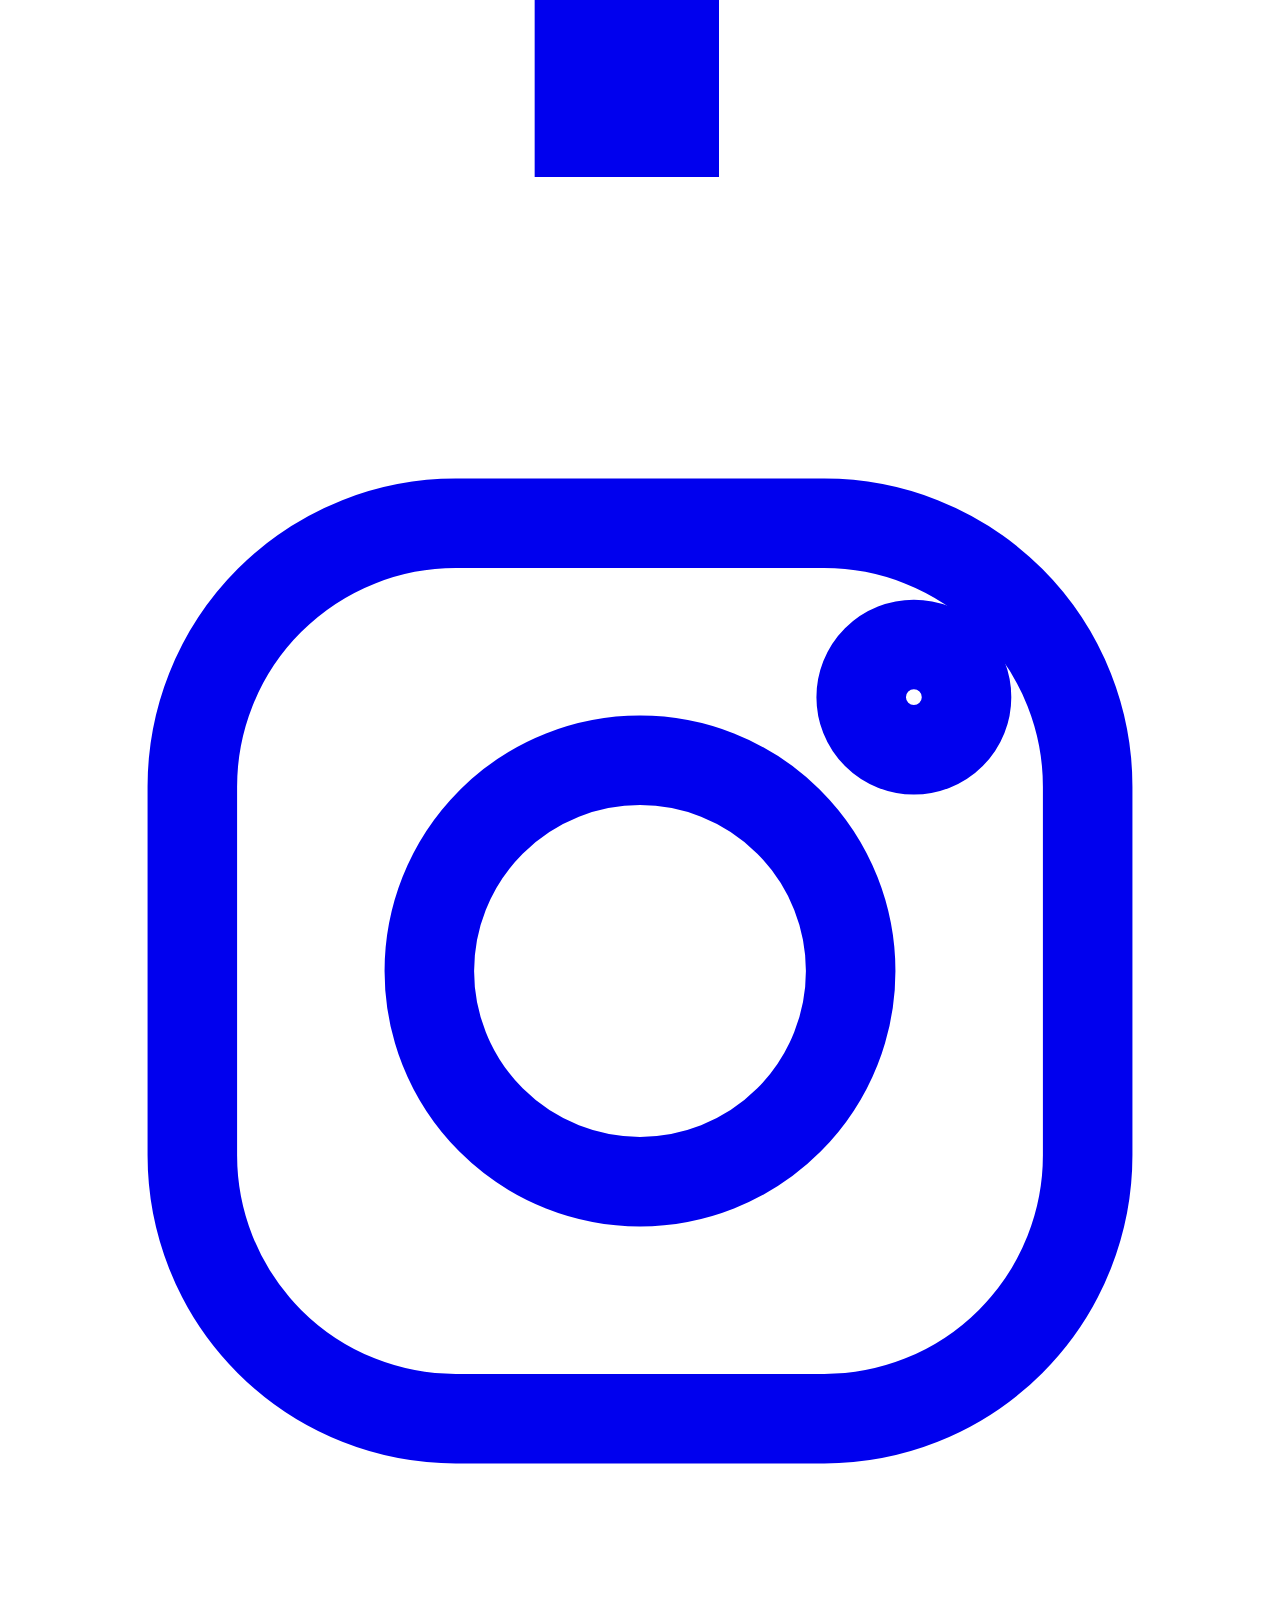
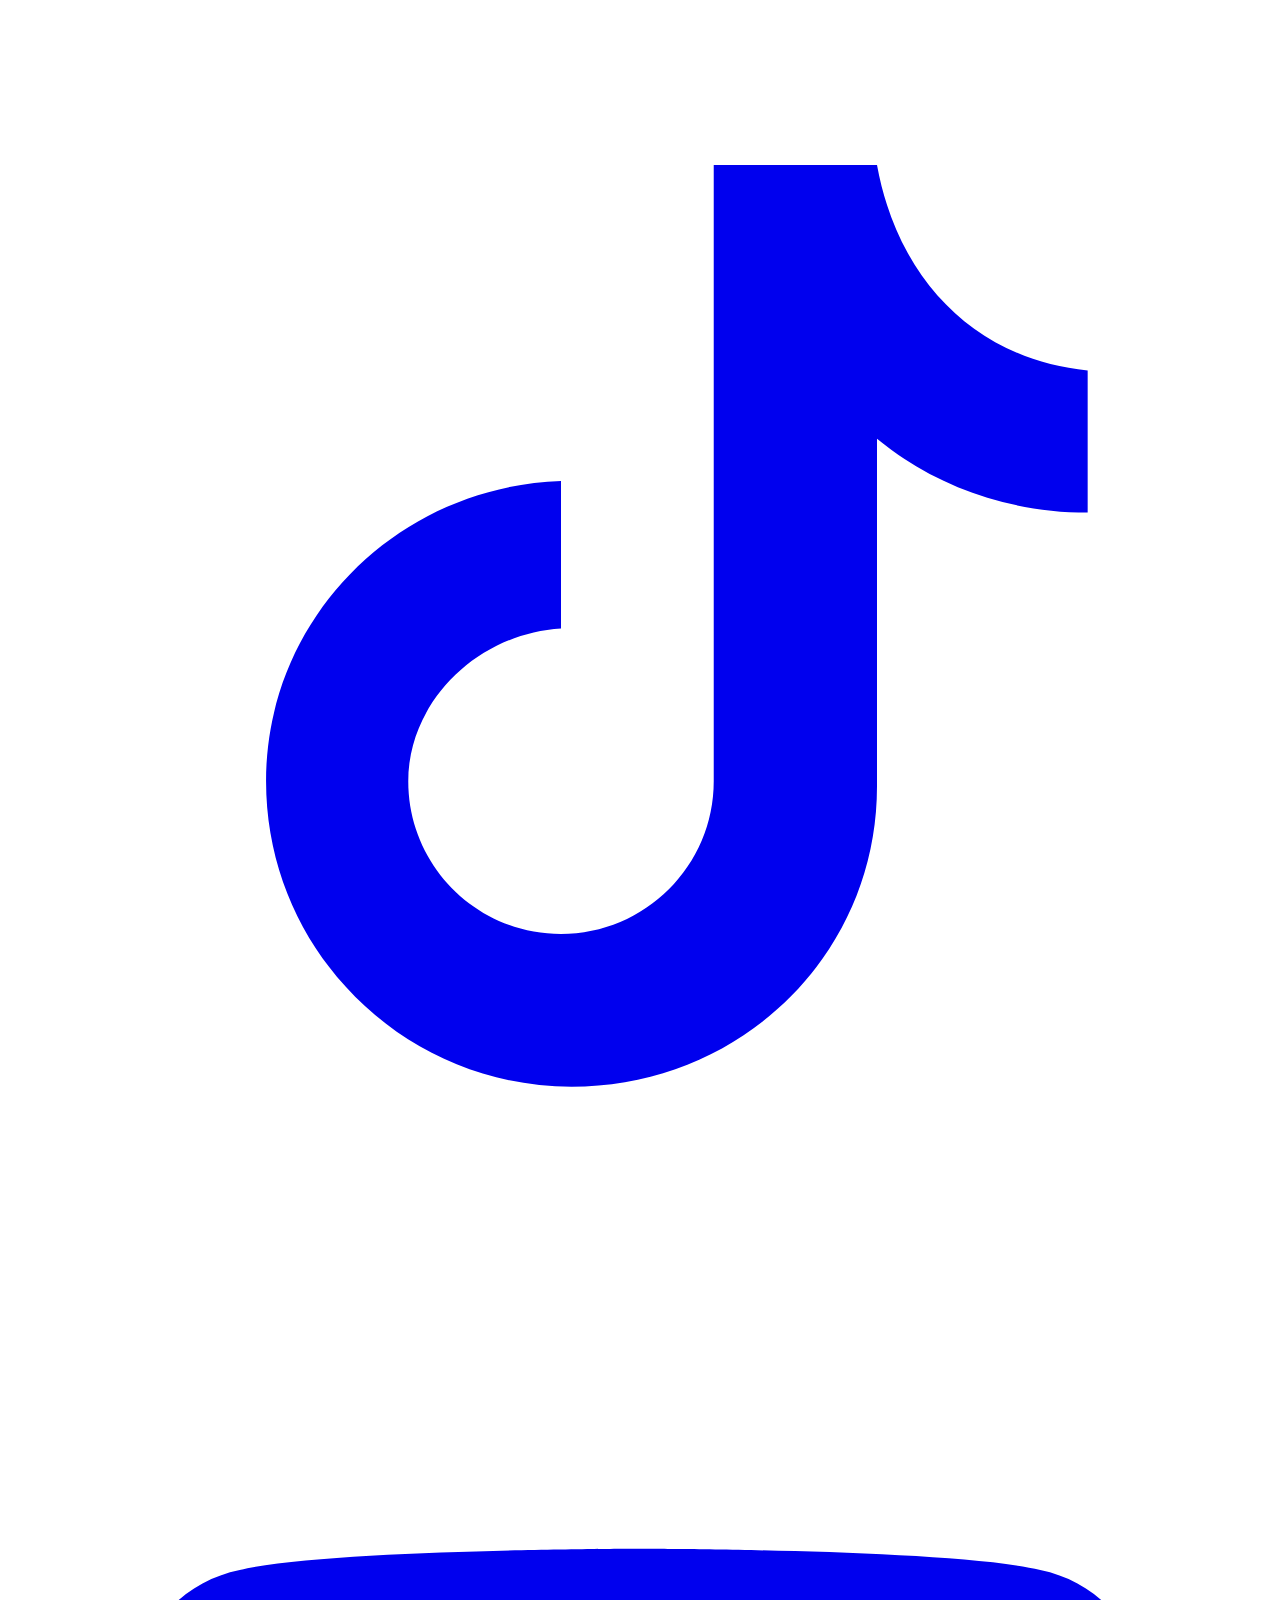
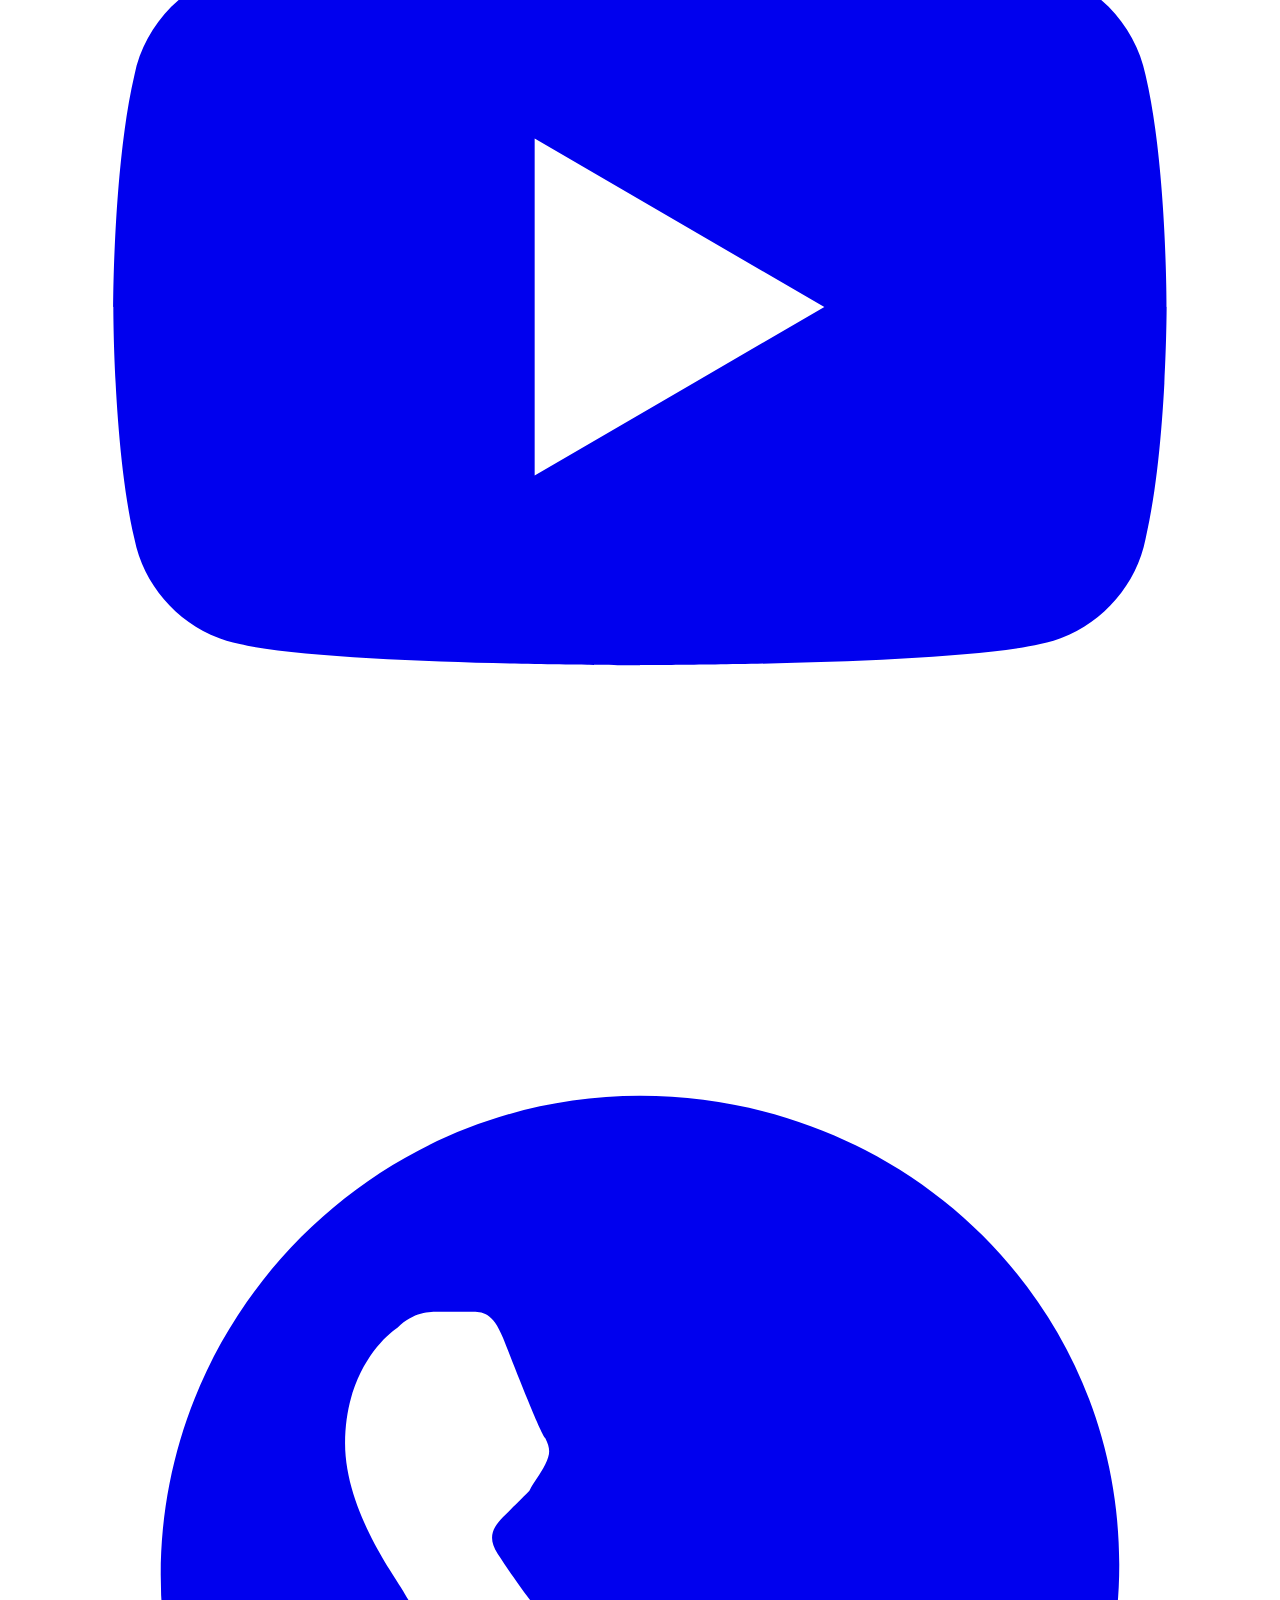
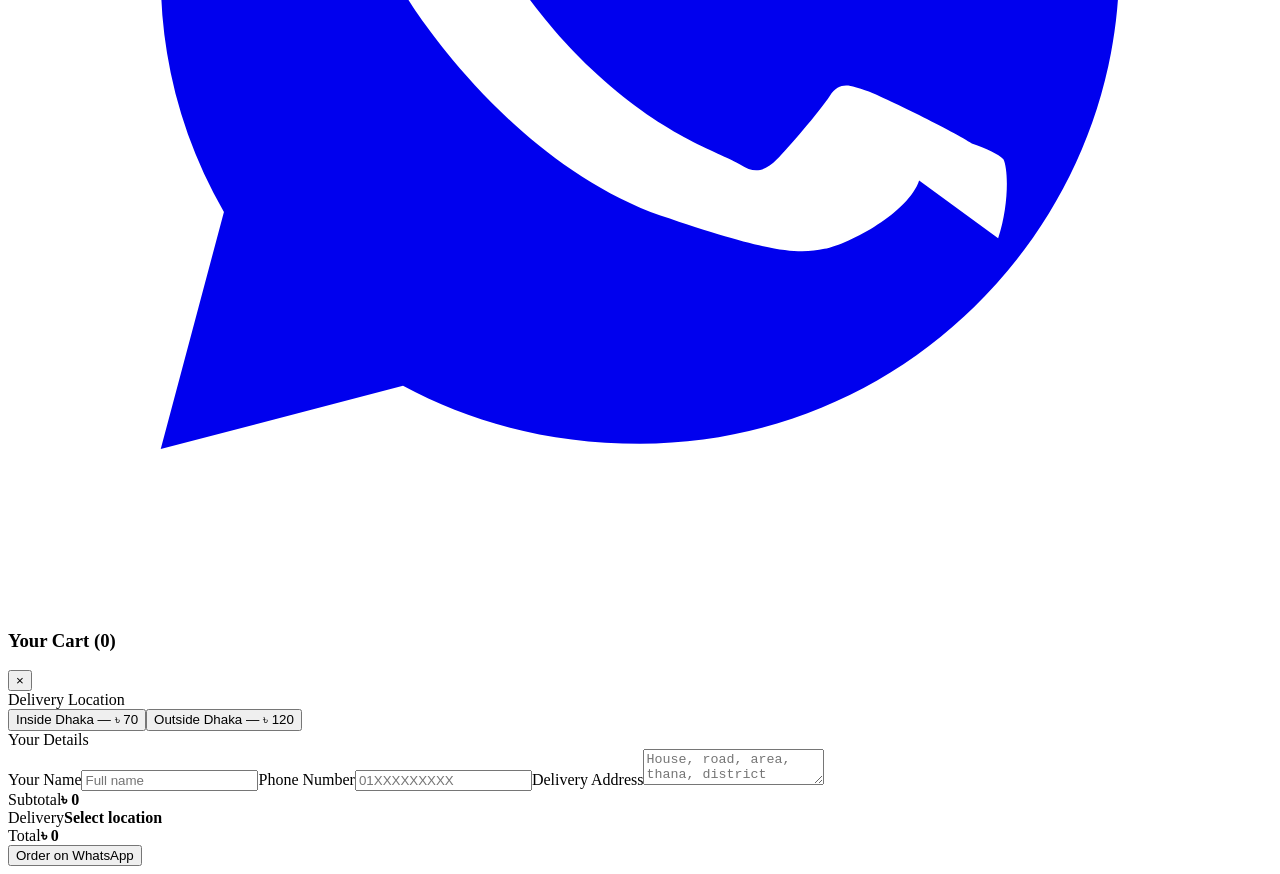
==== commit 50759ec5: "Add files via upload" ====
--- a/index.html
+++ b/index.html
@@ -5,5 +5,5 @@
 <section class="section" id="shop"><div class="section-head"><div class="eyebrow">Exclusive Fragrances</div><h2>Our Premium Collection</h2><p>Find your signature scent from our collection.</p><p class="delivery-note">ঢাকার মাঝে ১-২ দিনের মাঝে ডেলিভারি করা হবে স্যার / ম্যাম। আর ঢাকার বাহিরে ২-৪ দিনের মাঝে ডেলিভারি করা হবে স্যার / ম্যাম।</p></div><div class="products" id="products"></div></section>
 <section class="about" id="about"><div><img class="about-img" src="assets/hero.jpg" alt="OPEN SECRET fragrance"></div><div><div class="eyebrow">Our Story</div><h2>Crafted for those who leave a mark.</h2><p>OPEN SECRET is more than a fragrance brand. It is confidence, identity and unforgettable moments — expressed through scent.</p><p>We started OPEN SECRET in 2026 with one simple belief: premium fragrance shouldn't come with an impossible price tag. Each blend is hand-crafted in small batches using carefully selected aromatic ingredients, inspired by the scents people already love — balanced for long-lasting wear and an honest price. Every bottle is prepared with care, right here in Bangladesh, for people who want to walk into a room and be remembered.</p><a class="btn" href="#shop">Explore Collection →</a></div></section>
 <footer class="footer" id="contact"><div><img class="footer-logo" src="assets/logo.png" alt="OPEN SECRET"><p>Fragrance · Identity · Memory</p></div><div><h4>Contact</h4><a href="mailto:opensecret311@gmail.com">opensecret311@gmail.com</a><a href="tel:+8801581906311">01581906311</a></div><div><div class="social-label">Follow OPEN SECRET</div><div class="socials"><a class="social" href="https://www.facebook.com/opensecret311" target="_blank" rel="noopener" aria-label="Facebook"><svg viewBox="0 0 24 24" fill="currentColor"><path d="M13.5 21v-8h2.7l.4-3.1h-3.1V8c0-.9.25-1.5 1.55-1.5H16.7V3.7C16.4 3.66 15.4 3.58 14.2 3.58c-2.5 0-4.2 1.5-4.2 4.3v2.02H7.3V13h2.7v8h3.5z"/></svg></a><a class="social" href="#" data-social="instagram" target="_blank" rel="noopener" aria-label="Instagram"><svg viewBox="0 0 24 24" fill="none" stroke="currentColor" stroke-width="1.7"><rect x="3.5" y="3.5" width="17" height="17" rx="5"/><circle cx="12" cy="12" r="4"/><circle cx="17.2" cy="6.8" r="1"/></svg></a><a class="social" href="https://www.tiktok.com/@opensecret311" target="_blank" rel="noopener" aria-label="TikTok"><svg viewBox="0 0 24 24" fill="currentColor"><path d="M16.5 3c.4 2.2 1.9 3.7 4 3.9v2.7c-1.5 0-2.9-.5-4-1.4v6.6c0 3.2-2.6 5.7-5.8 5.7S4.9 17.9 4.9 14.7c0-3.1 2.5-5.6 5.6-5.7v2.8c-1.6.1-2.9 1.4-2.9 2.9 0 1.6 1.3 2.9 2.9 2.9 1.6 0 2.9-1.3 2.9-2.9V3h3.1z"/></svg></a><a class="social" href="https://www.youtube.com/@OpenSecret311" target="_blank" rel="noopener" aria-label="YouTube"><svg viewBox="0 0 24 24" fill="currentColor"><path d="M21.6 7.6c-.2-1-1-1.8-2-2C17.9 5.2 12 5.2 12 5.2s-5.9 0-7.6.4c-1 .2-1.8 1-2 2C2 9.3 2 12 2 12s0 2.7.4 4.4c.2 1 1 1.8 2 2 1.7.4 7.6.4 7.6.4s5.9 0 7.6-.4c1-.2 1.8-1 2-2 .4-1.7.4-4.4.4-4.4s0-2.7-.4-4.4zM10 15.2V8.8L15.5 12 10 15.2z"/></svg></a><a class="social" href="https://api.whatsapp.com/send?phone=8801581906311" target="_blank" rel="noopener" aria-label="WhatsApp"><svg viewBox="0 0 24 24" fill="currentColor"><path d="M12 2.9c-5 0-9.1 4.1-9.1 9.1 0 1.6.4 3.1 1.2 4.5L2.9 21l4.6-1.2c1.3.7 2.8 1.1 4.5 1.1 5 0 9.1-4.1 9.1-9.1S17 2.9 12 2.9zm5.3 13c-.2.6-1.3 1.2-1.8 1.3-.5.1-1 .1-3.3-.7-2.8-1.1-4.6-4-4.7-4.2-.1-.2-1.1-1.5-1.1-2.8 0-1.3.7-2 1-2.2.3-.3.6-.3.8-.3h.6c.2 0 .4 0 .6.5.2.5.7 1.8.8 1.9.1.2.1.3 0 .5-.1.2-.2.3-.3.5-.2.2-.3.3-.5.5-.2.2-.3.4-.1.7.2.3.9 1.4 1.9 2.3 1.3 1.2 2.4 1.5 2.7 1.7.3.2.5.1.7-.1.2-.2.8-.9 1-1.2.2-.3.4-.2.7-.1.3.1 1.7.8 2 1 .3.1.5.2.6.3.1.2.1.9-.1 1.5z"/></svg></a></div></div></footer>
-<div class="cart-overlay" id="overlay" onclick="closeCart()"></div><aside class="cart" id="cart"><div class="cart-head"><h3>Your Cart (<span id="cartTitle">0</span>)</h3><button class="icon-btn" onclick="closeCart()">×</button></div><div class="cart-items" id="cartItems"></div><div class="cart-foot"><div class="location-pick"><div class="location-label">Delivery Location</div><div class="location-options"><button type="button" class="loc-btn" id="locInside" onclick="setLocation('inside')">Inside Dhaka — ৳ 70</button><button type="button" class="loc-btn" id="locOutside" onclick="setLocation('outside')">Outside Dhaka — ৳ 120</button></div></div><div class="sum"><span>Subtotal</span><strong id="subtotal">৳ 0</strong></div><div class="sum"><span>Delivery</span><strong id="deliveryFee">Select location</strong></div><div class="sum total"><span>Total</span><strong id="total">৳ 0</strong></div><button class="wa" id="orderBtn" onclick="orderCartWhatsApp()" disabled>Select delivery location first</button></div></aside>
+<div class="cart-overlay" id="overlay" onclick="closeCart()"></div><aside class="cart" id="cart"><div class="cart-head"><h3>Your Cart (<span id="cartTitle">0</span>)</h3><button class="icon-btn" onclick="closeCart()">×</button></div><div class="cart-items" id="cartItems"></div><div class="cart-foot"><div class="location-pick"><div class="location-label">Delivery Location</div><div class="location-options"><button type="button" class="loc-btn" id="locInside" onclick="setLocation('inside')">Inside Dhaka — ৳ 70</button><button type="button" class="loc-btn" id="locOutside" onclick="setLocation('outside')">Outside Dhaka — ৳ 120</button></div></div><div class="checkout"><div class="location-label">Your Details</div><label class="field" id="fName"><span>Your Name</span><input type="text" id="custName" placeholder="Full name" autocomplete="name"></label><label class="field" id="fPhone"><span>Phone Number</span><input type="tel" id="custPhone" placeholder="01XXXXXXXXX" autocomplete="tel" inputmode="tel"></label><label class="field" id="fAddress"><span>Delivery Address</span><textarea id="custAddress" rows="2" placeholder="House, road, area, thana, district"></textarea></label></div><div class="sum"><span>Subtotal</span><strong id="subtotal">৳ 0</strong></div><div class="sum"><span>Delivery</span><strong id="deliveryFee">Select location</strong></div><div class="sum total"><span>Total</span><strong id="total">৳ 0</strong></div><div class="form-error" id="formError"></div><button class="wa" id="orderBtn" onclick="orderCartWhatsApp()">Order on WhatsApp</button></div></aside>
 <script src="script.js"></script></body></html>
